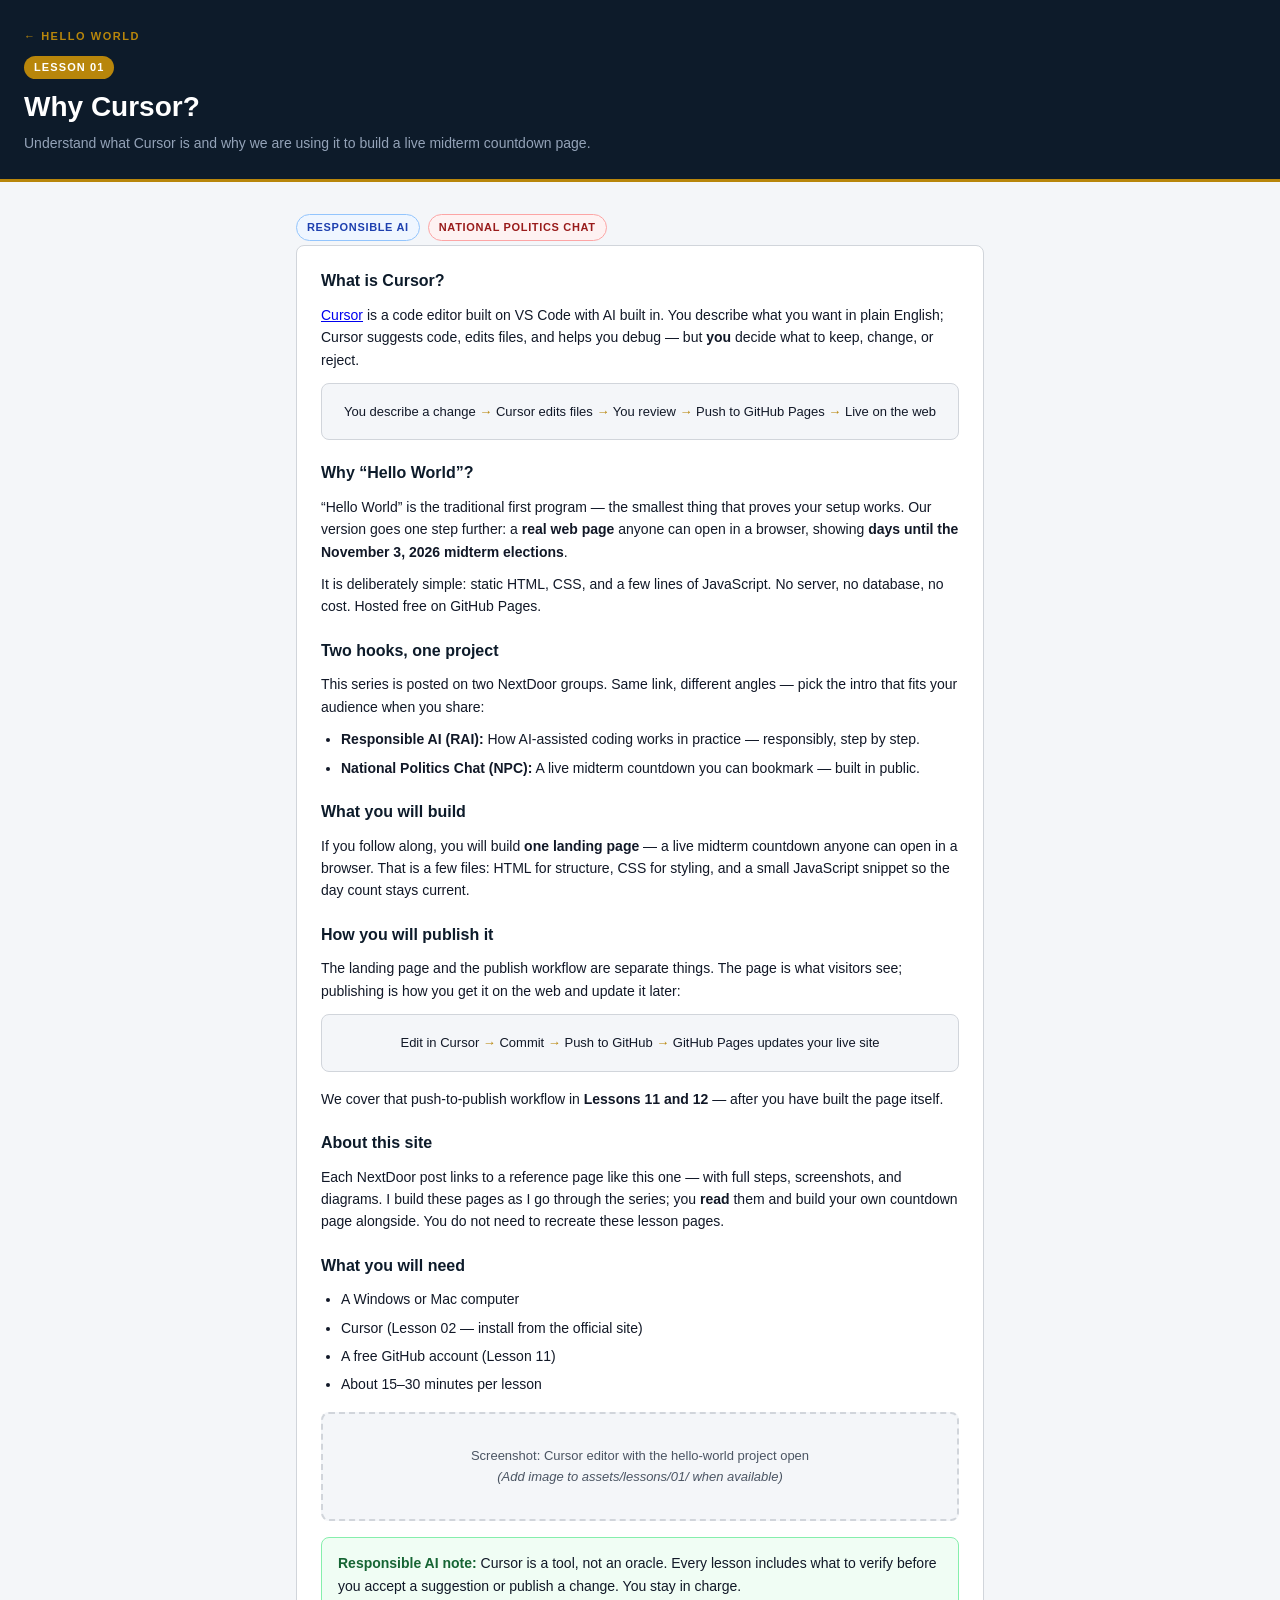
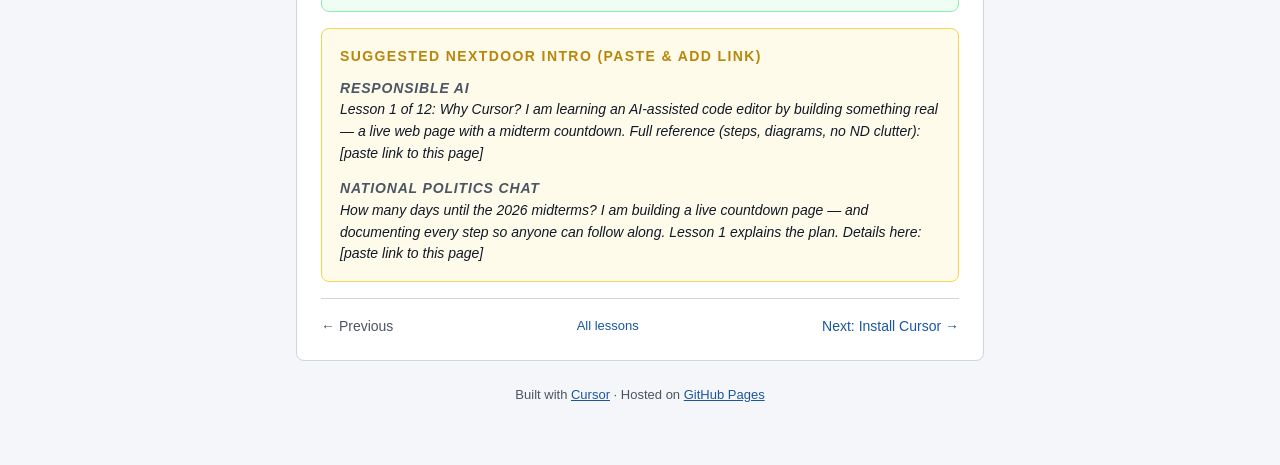
==== lessons/01-why-cursor.html @ e8b984cc "Clarify what readers build vs how they publish on Lesson 01. Co-authored-by: Cursor <cursoragent@cur" ====
<!DOCTYPE html>
<!-- -------------------------------------------------------------
 Page Name: 01-why-cursor.html
 Purpose:    Lesson 01 reference — Why Cursor?
 Series:     Use Cursor to Say Hello World
 URL:        https://nbk5876.github.io/hello-world/lessons/01-why-cursor.html
 Created:    5/29/2026
-------------------------------------------------------------- -->
<html lang="en">
<head>
  <meta charset="UTF-8">
  <meta name="viewport" content="width=device-width, initial-scale=1.0">
  <title>Lesson 01 — Why Cursor? · Hello World</title>
  <meta name="description" content="Lesson 1: What Cursor is, why Hello World is a good first project, and how this series works for Responsible AI and National Politics Chat on NextDoor.">
  <link rel="stylesheet" href="../css/style.css">
  <link rel="stylesheet" href="../css/lesson.css">
</head>
<body>
  <header class="page-header lesson-header">
    <p class="eyebrow"><a href="../index.html" style="color: var(--gold); text-decoration: none;">← Hello World</a></p>
    <p class="lesson-num">Lesson 01</p>
    <h1>Why Cursor?</h1>
    <p class="lesson-goal">Understand what Cursor is and why we are using it to build a live midterm countdown page.</p>
  </header>

  <main class="container">
    <div class="audience-tags" aria-label="NextDoor groups">
      <span class="audience-tag rai">Responsible AI</span>
      <span class="audience-tag npc">National Politics Chat</span>
    </div>

    <article class="card lesson-body">
      <h2>What is Cursor?</h2>
      <p>
        <a href="https://cursor.com" target="_blank" rel="noopener">Cursor</a> is a code editor built on VS Code
        with AI built in. You describe what you want in plain English; Cursor suggests code, edits files,
        and helps you debug — but <strong>you</strong> decide what to keep, change, or reject.
      </p>

      <div class="flow-diagram" role="img" aria-label="You describe a change, Cursor edits files, you review, then publish to GitHub Pages">
        You describe a change
        <span class="arrow">→</span> Cursor edits files
        <span class="arrow">→</span> You review
        <span class="arrow">→</span> Push to GitHub Pages
        <span class="arrow">→</span> Live on the web
      </div>

      <h2>Why “Hello World”?</h2>
      <p>
        “Hello World” is the traditional first program — the smallest thing that proves your setup works.
        Our version goes one step further: a <strong>real web page</strong> anyone can open in a browser,
        showing <strong>days until the November 3, 2026 midterm elections</strong>.
      </p>
      <p>
        It is deliberately simple: static HTML, CSS, and a few lines of JavaScript.
        No server, no database, no cost. Hosted free on GitHub Pages.
      </p>

      <h2>Two hooks, one project</h2>
      <p>
        This series is posted on two NextDoor groups. Same link, different angles — pick the intro
        that fits your audience when you share:
      </p>
      <ul>
        <li><strong>Responsible AI (RAI):</strong> How AI-assisted coding works in practice — responsibly, step by step.</li>
        <li><strong>National Politics Chat (NPC):</strong> A live midterm countdown you can bookmark — built in public.</li>
      </ul>

      <h2>What you will build</h2>
      <p>
        If you follow along, you will build <strong>one landing page</strong> — a live midterm countdown
        anyone can open in a browser. That is a few files: HTML for structure, CSS for styling, and a
        small JavaScript snippet so the day count stays current.
      </p>

      <h2>How you will publish it</h2>
      <p>
        The landing page and the publish workflow are separate things. The page is what visitors see;
        publishing is how you get it on the web and update it later:
      </p>
      <div class="flow-diagram" role="img" aria-label="Edit in Cursor, commit, push to GitHub, GitHub Pages updates the live site">
        Edit in Cursor
        <span class="arrow">→</span> Commit
        <span class="arrow">→</span> Push to GitHub
        <span class="arrow">→</span> GitHub Pages updates your live site
      </div>
      <p>
        We cover that push-to-publish workflow in <strong>Lessons 11 and 12</strong> — after you have
        built the page itself.
      </p>

      <h2>About this site</h2>
      <p>
        Each NextDoor post links to a reference page like this one — with full steps, screenshots,
        and diagrams. I build these pages as I go through the series; you <strong>read</strong> them
        and build your own countdown page alongside. You do not need to recreate these lesson pages.
      </p>

      <h2>What you will need</h2>
      <ul>
        <li>A Windows or Mac computer</li>
        <li>Cursor (Lesson 02 — install from the official site)</li>
        <li>A free GitHub account (Lesson 11)</li>
        <li>About 15–30 minutes per lesson</li>
      </ul>

      <div class="figure placeholder">
        Screenshot: Cursor editor with the hello-world project open<br>
        <em>(Add image to assets/lessons/01/ when available)</em>
      </div>

      <div class="responsible-note">
        <strong>Responsible AI note:</strong> Cursor is a tool, not an oracle. Every lesson includes
        what to verify before you accept a suggestion or publish a change. You stay in charge.
      </div>

      <div class="nd-box">
        <p class="nd-box-title">Suggested NextDoor intro (paste &amp; add link)</p>

        <div class="nd-variant">
          <p class="nd-variant-label">Responsible AI</p>
          <p>
            Lesson 1 of 12: Why Cursor? I am learning an AI-assisted code editor by building something
            real — a live web page with a midterm countdown. Full reference (steps, diagrams, no ND clutter):
            [paste link to this page]
          </p>
        </div>

        <div class="nd-variant">
          <p class="nd-variant-label">National Politics Chat</p>
          <p>
            How many days until the 2026 midterms? I am building a live countdown page — and documenting
            every step so anyone can follow along. Lesson 1 explains the plan. Details here:
            [paste link to this page]
          </p>
        </div>
      </div>

      <nav class="lesson-nav" aria-label="Lesson navigation">
        <span class="disabled">← Previous</span>
        <a class="home-link" href="../index.html">All lessons</a>
        <a href="02-install-cursor.html">Next: Install Cursor →</a>
      </nav>
    </article>

    <footer class="site-footer">
      <p>Built with <a href="https://cursor.com" target="_blank" rel="noopener">Cursor</a> · Hosted on <a href="https://pages.github.com/" target="_blank" rel="noopener">GitHub Pages</a></p>
    </footer>
  </main>
</body>
</html>
---- css/style.css ----
:root {
  --navy:   #0d1b2a;
  --blue:   #1a56a0;
  --gold:   #b8860b;
  --bg:     #f4f6f9;
  --paper:  #ffffff;
  --ink:    #111827;
  --muted:  #4b5563;
  --rule:   #d1d5db;
  --radius: 8px;
}

* {
  box-sizing: border-box;
  margin: 0;
  padding: 0;
}

body {
  font-family: Arial, Helvetica, sans-serif;
  background: var(--bg);
  color: var(--ink);
  min-height: 100vh;
  font-size: 15px;
  line-height: 1.6;
}

.page-header {
  background: var(--navy);
  color: #fff;
  padding: 28px 24px 24px;
  border-bottom: 3px solid var(--gold);
}

.eyebrow {
  font-size: 11px;
  font-weight: 700;
  letter-spacing: 0.14em;
  text-transform: uppercase;
  color: var(--gold);
  margin-bottom: 8px;
}

.page-header h1 {
  font-size: 2rem;
  font-weight: 800;
  line-height: 1.2;
  margin-bottom: 8px;
}

.page-header .sub {
  font-size: 13px;
  color: #94a3b8;
}

.container {
  max-width: 720px;
  margin: 0 auto;
  padding: 32px 16px 60px;
}

.card {
  background: var(--paper);
  border: 1px solid var(--rule);
  border-radius: var(--radius);
  padding: 22px 24px;
  margin-bottom: 16px;
}

.card-title {
  font-size: 11px;
  font-weight: 700;
  letter-spacing: 0.12em;
  text-transform: uppercase;
  color: var(--muted);
  margin-bottom: 12px;
}

.countdown-card {
  text-align: center;
  padding: 32px 24px;
}

.countdown-number {
  font-size: 4.5rem;
  font-weight: 800;
  line-height: 1;
  color: var(--blue);
  margin: 8px 0 12px;
}

.countdown-label {
  font-size: 15px;
  color: var(--ink);
  margin-bottom: 16px;
}

.countdown-note {
  font-size: 13px;
  color: var(--muted);
  border-top: 1px solid var(--rule);
  padding-top: 16px;
  margin-top: 8px;
}

.series-intro {
  margin-bottom: 16px;
  font-size: 14px;
}

.post-list {
  list-style: none;
  display: flex;
  flex-direction: column;
  gap: 8px;
  margin-bottom: 16px;
}

.post-list li {
  display: flex;
  align-items: baseline;
  gap: 10px;
  font-size: 14px;
  padding: 8px 10px;
  border-radius: 6px;
  background: var(--bg);
}

.post-num {
  flex-shrink: 0;
  font-size: 11px;
  font-weight: 700;
  letter-spacing: 0.06em;
  color: var(--gold);
  min-width: 1.5rem;
}

.tag {
  font-size: 12px;
  color: var(--muted);
  font-style: normal;
}

.series-note {
  font-size: 13px;
  color: var(--muted);
  font-style: italic;
}

.site-footer {
  text-align: center;
  font-size: 13px;
  color: var(--muted);
  padding-top: 8px;
}

.site-footer a {
  color: var(--blue);
}

@media (max-width: 480px) {
  .countdown-number {
    font-size: 3.5rem;
  }

  .page-header h1 {
    font-size: 1.6rem;
  }
}
---- css/lesson.css ----
/* Lesson reference pages — extends style.css */

.lesson-header .lesson-num {
  display: inline-block;
  background: var(--gold);
  color: #fff;
  font-size: 11px;
  font-weight: 700;
  letter-spacing: 0.1em;
  text-transform: uppercase;
  padding: 3px 10px;
  border-radius: 20px;
  margin-bottom: 10px;
}

.lesson-header h1 {
  font-size: 1.75rem;
  font-weight: 800;
  line-height: 1.25;
  margin-bottom: 8px;
}

.lesson-header .lesson-goal {
  font-size: 14px;
  color: #94a3b8;
}

.lesson-body h2 {
  font-size: 1rem;
  font-weight: 700;
  margin: 20px 0 10px;
  color: var(--navy);
}

.lesson-body h2:first-child {
  margin-top: 0;
}

.lesson-body p,
.lesson-body li {
  font-size: 14px;
  margin-bottom: 10px;
}

.lesson-body ul,
.lesson-body ol {
  margin: 0 0 12px 1.25rem;
}

.lesson-body li {
  margin-bottom: 6px;
}

.audience-tags {
  display: flex;
  flex-wrap: wrap;
  gap: 8px;
  margin-bottom: 4px;
}

.audience-tag {
  font-size: 11px;
  font-weight: 700;
  letter-spacing: 0.06em;
  text-transform: uppercase;
  padding: 4px 10px;
  border-radius: 20px;
  border: 1px solid var(--rule);
  background: var(--bg);
  color: var(--muted);
}

.audience-tag.rai {
  border-color: #93c5fd;
  background: #eff6ff;
  color: #1e40af;
}

.audience-tag.npc {
  border-color: #fca5a5;
  background: #fef2f2;
  color: #991b1b;
}

.flow-diagram {
  background: var(--bg);
  border: 1px solid var(--rule);
  border-radius: var(--radius);
  padding: 16px 20px;
  margin: 12px 0 16px;
  font-size: 13px;
  line-height: 1.8;
  text-align: center;
}

.flow-diagram .arrow {
  color: var(--gold);
  font-weight: 700;
}

.figure {
  margin: 16px 0;
}

.figure img {
  display: block;
  max-width: 100%;
  height: auto;
  border: 1px solid var(--rule);
  border-radius: var(--radius);
}

.figure figcaption {
  font-size: 12px;
  color: var(--muted);
  margin-top: 6px;
  text-align: center;
}

.figure.placeholder {
  background: var(--bg);
  border: 2px dashed var(--rule);
  border-radius: var(--radius);
  padding: 32px 20px;
  text-align: center;
  color: var(--muted);
  font-size: 13px;
}

.nd-box {
  background: #fffbeb;
  border: 1px solid #fcd34d;
  border-radius: var(--radius);
  padding: 16px 18px;
  margin: 16px 0;
}

.nd-box-title {
  font-size: 11px;
  font-weight: 700;
  letter-spacing: 0.1em;
  text-transform: uppercase;
  color: var(--gold);
  margin-bottom: 10px;
}

.nd-variant {
  margin-bottom: 14px;
}

.nd-variant:last-child {
  margin-bottom: 0;
}

.nd-variant-label {
  font-size: 11px;
  font-weight: 700;
  text-transform: uppercase;
  letter-spacing: 0.06em;
  color: var(--muted);
  margin-bottom: 4px;
}

.nd-variant p {
  font-size: 14px;
  font-style: italic;
  margin-bottom: 0;
  line-height: 1.55;
}

.responsible-note {
  background: #f0fdf4;
  border: 1px solid #86efac;
  border-radius: var(--radius);
  padding: 14px 16px;
  font-size: 14px;
  margin: 16px 0;
}

.responsible-note strong {
  color: var(--green, #166534);
}

.lesson-nav {
  display: flex;
  justify-content: space-between;
  align-items: center;
  gap: 12px;
  margin-top: 8px;
  padding-top: 16px;
  border-top: 1px solid var(--rule);
  font-size: 14px;
}

.lesson-nav a {
  color: var(--blue);
  text-decoration: none;
}

.lesson-nav a:hover {
  text-decoration: underline;
}

.lesson-nav .disabled {
  color: var(--muted);
  pointer-events: none;
}

.lesson-nav .home-link {
  font-size: 13px;
}

.post-list a {
  color: var(--ink);
  text-decoration: none;
  flex: 1;
}

.post-list a:hover {
  color: var(--blue);
  text-decoration: underline;
}

.post-list li.is-live {
  border-left: 3px solid var(--gold);
}

.post-list li.coming-soon {
  color: var(--muted);
}
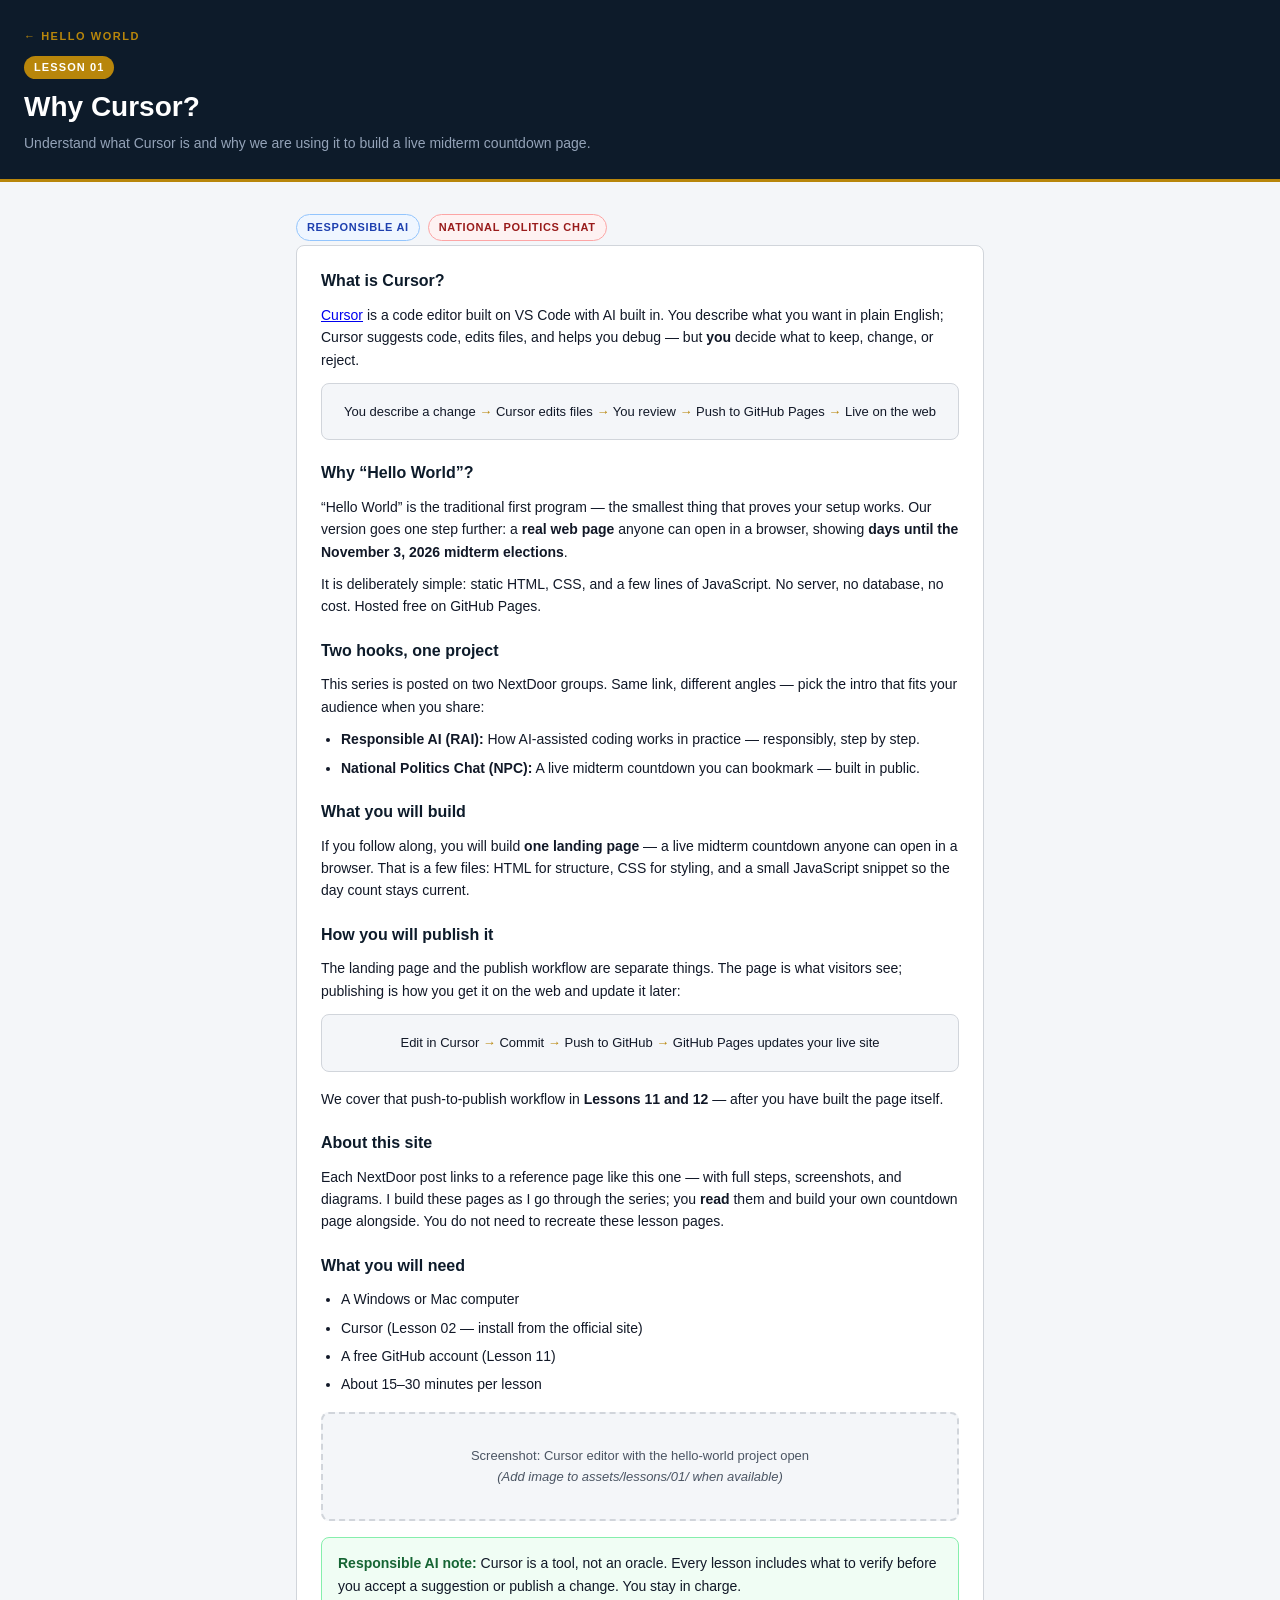
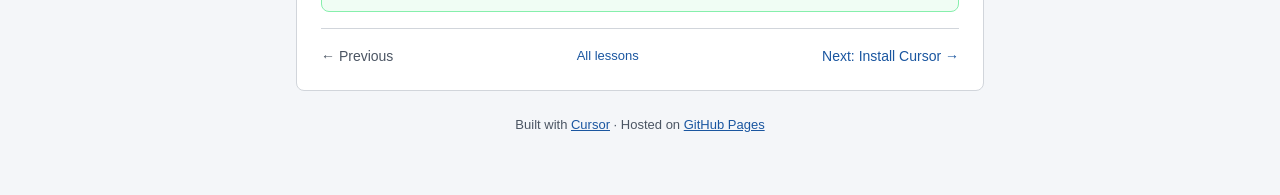
==== commit 8516f025: "Remove NextDoor intro box from Lesson 01; keep drafts local only. Co-authored-by: Cursor <cursoragen" ====
--- a/lessons/01-why-cursor.html
+++ b/lessons/01-why-cursor.html
@@ -114,28 +114,6 @@
         what to verify before you accept a suggestion or publish a change. You stay in charge.
       </div>
 
-      <div class="nd-box">
-        <p class="nd-box-title">Suggested NextDoor intro (paste &amp; add link)</p>
-
-        <div class="nd-variant">
-          <p class="nd-variant-label">Responsible AI</p>
-          <p>
-            Lesson 1 of 12: Why Cursor? I am learning an AI-assisted code editor by building something
-            real — a live web page with a midterm countdown. Full reference (steps, diagrams, no ND clutter):
-            [paste link to this page]
-          </p>
-        </div>
-
-        <div class="nd-variant">
-          <p class="nd-variant-label">National Politics Chat</p>
-          <p>
-            How many days until the 2026 midterms? I am building a live countdown page — and documenting
-            every step so anyone can follow along. Lesson 1 explains the plan. Details here:
-            [paste link to this page]
-          </p>
-        </div>
-      </div>
-
       <nav class="lesson-nav" aria-label="Lesson navigation">
         <span class="disabled">← Previous</span>
         <a class="home-link" href="../index.html">All lessons</a>
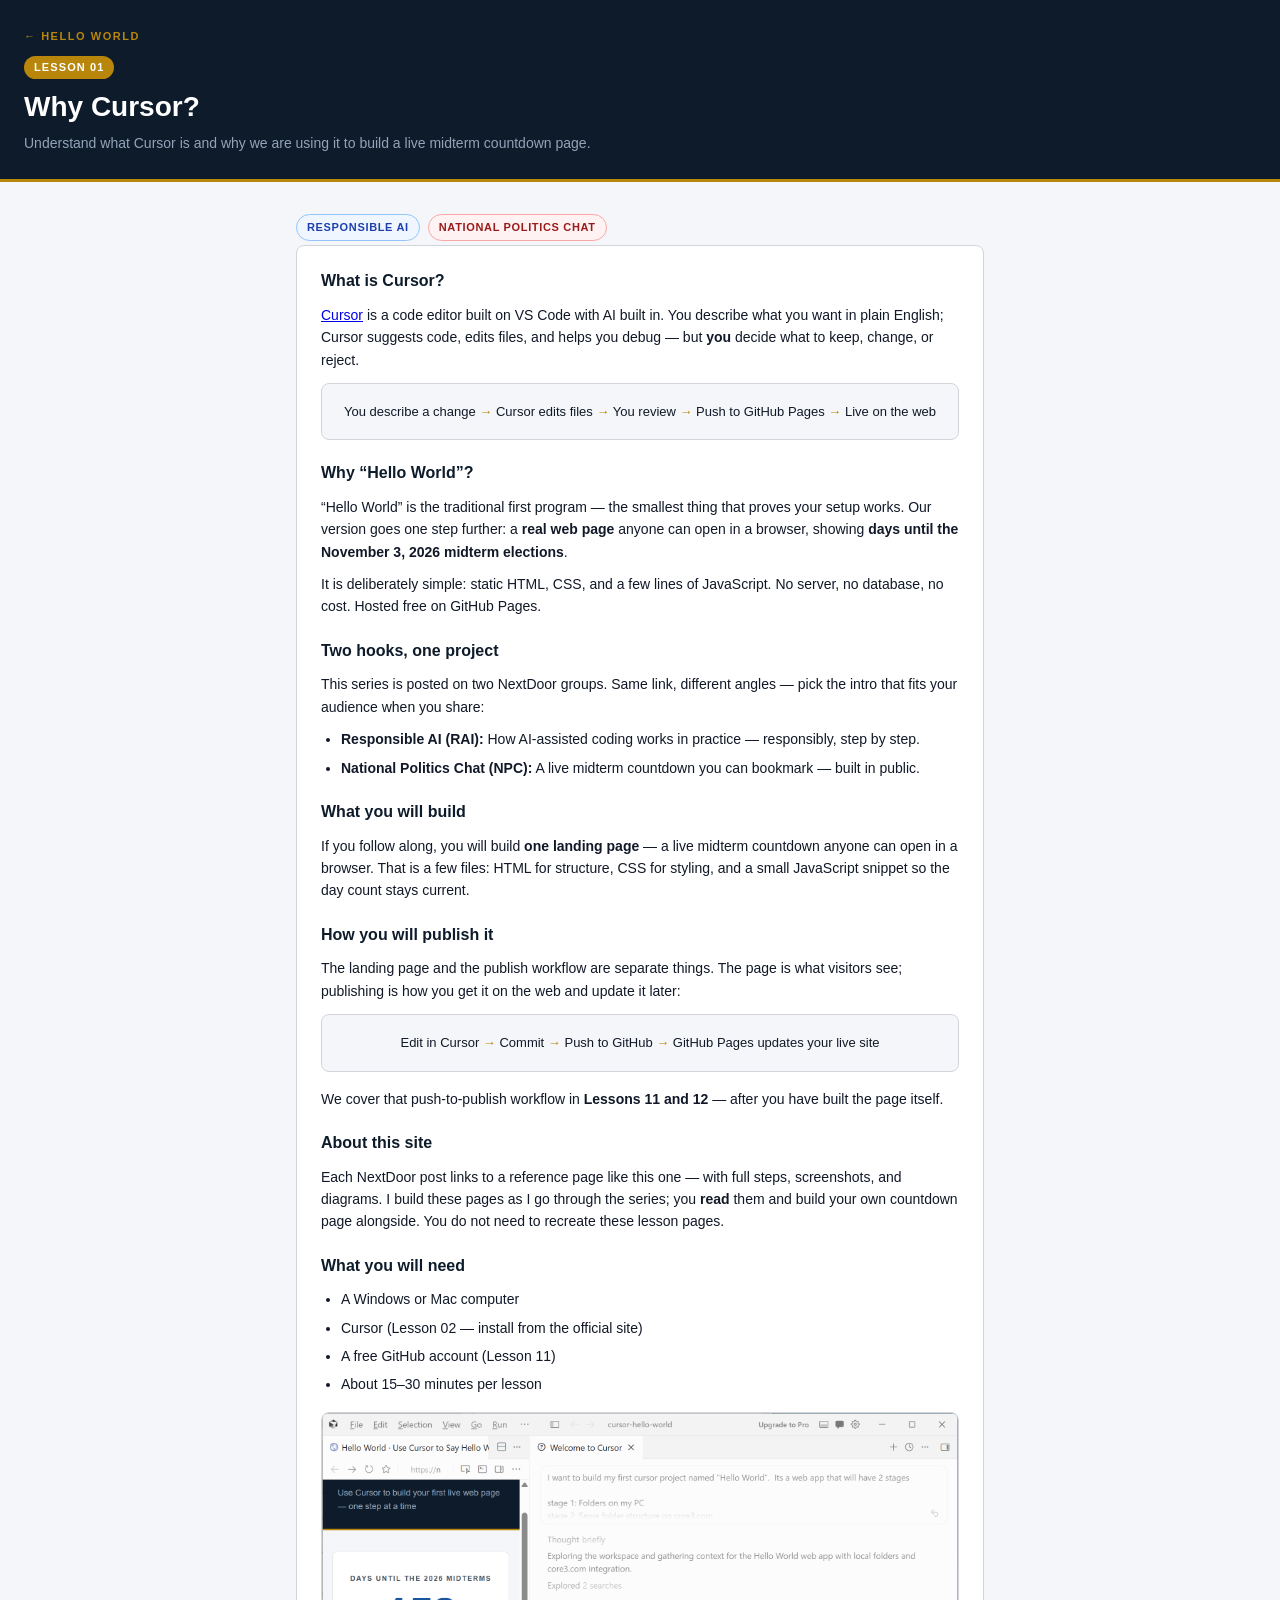
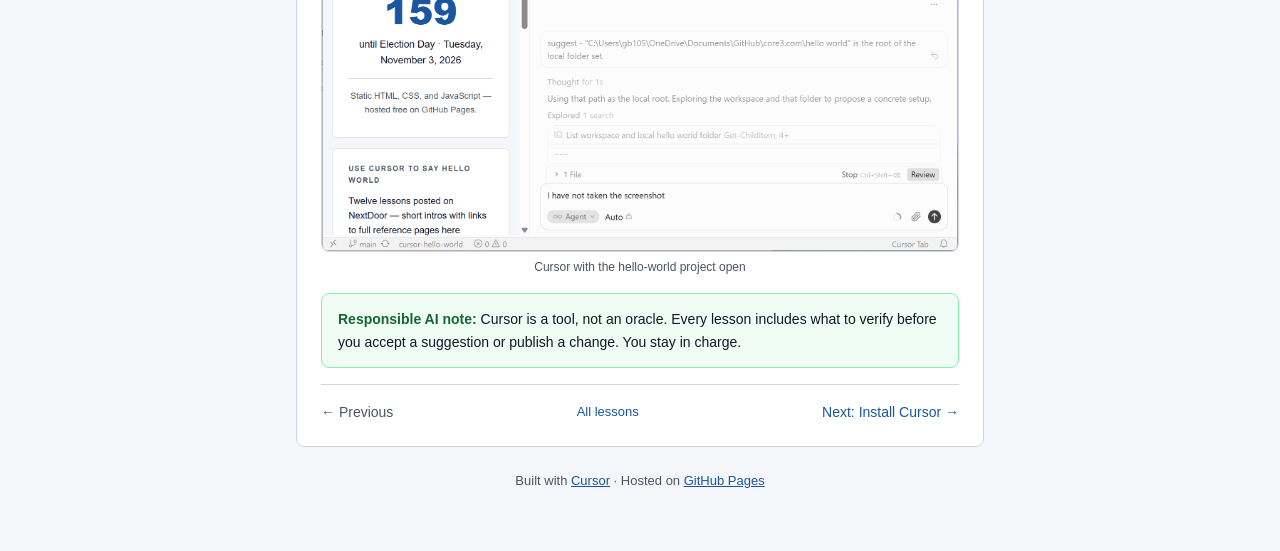
==== commit 84e4a42f: "Add Cursor project screenshot to Lesson 01. Co-authored-by: Cursor <cursoragent@cursor.com>" ====
--- a/lessons/01-why-cursor.html
+++ b/lessons/01-why-cursor.html
@@ -11,6 +11,14 @@
   <meta charset="UTF-8">
   <meta name="viewport" content="width=device-width, initial-scale=1.0">
   <title>Lesson 01 — Why Cursor? · Hello World</title>
+  <!-- Google Analytics -->
+  <script async src="https://www.googletagmanager.com/gtag/js?id=G-291QNWCB1H"></script>
+  <script>
+    window.dataLayer = window.dataLayer || [];
+    function gtag(){dataLayer.push(arguments);}
+    gtag('js', new Date());
+    gtag('config', 'G-291QNWCB1H');
+  </script>
   <meta name="description" content="Lesson 1: What Cursor is, why Hello World is a good first project, and how this series works for Responsible AI and National Politics Chat on NextDoor.">
   <link rel="stylesheet" href="../css/style.css">
   <link rel="stylesheet" href="../css/lesson.css">
@@ -104,10 +112,11 @@
         <li>About 15–30 minutes per lesson</li>
       </ul>
 
-      <div class="figure placeholder">
-        Screenshot: Cursor editor with the hello-world project open<br>
-        <em>(Add image to assets/lessons/01/ when available)</em>
-      </div>
+      <figure class="figure">
+        <img src="../assets/lessons/01/hello-world-project-open.png"
+             alt="Cursor editor with the hello-world project open in the file explorer and chat panel">
+        <figcaption>Cursor with the hello-world project open</figcaption>
+      </figure>
 
       <div class="responsible-note">
         <strong>Responsible AI note:</strong> Cursor is a tool, not an oracle. Every lesson includes
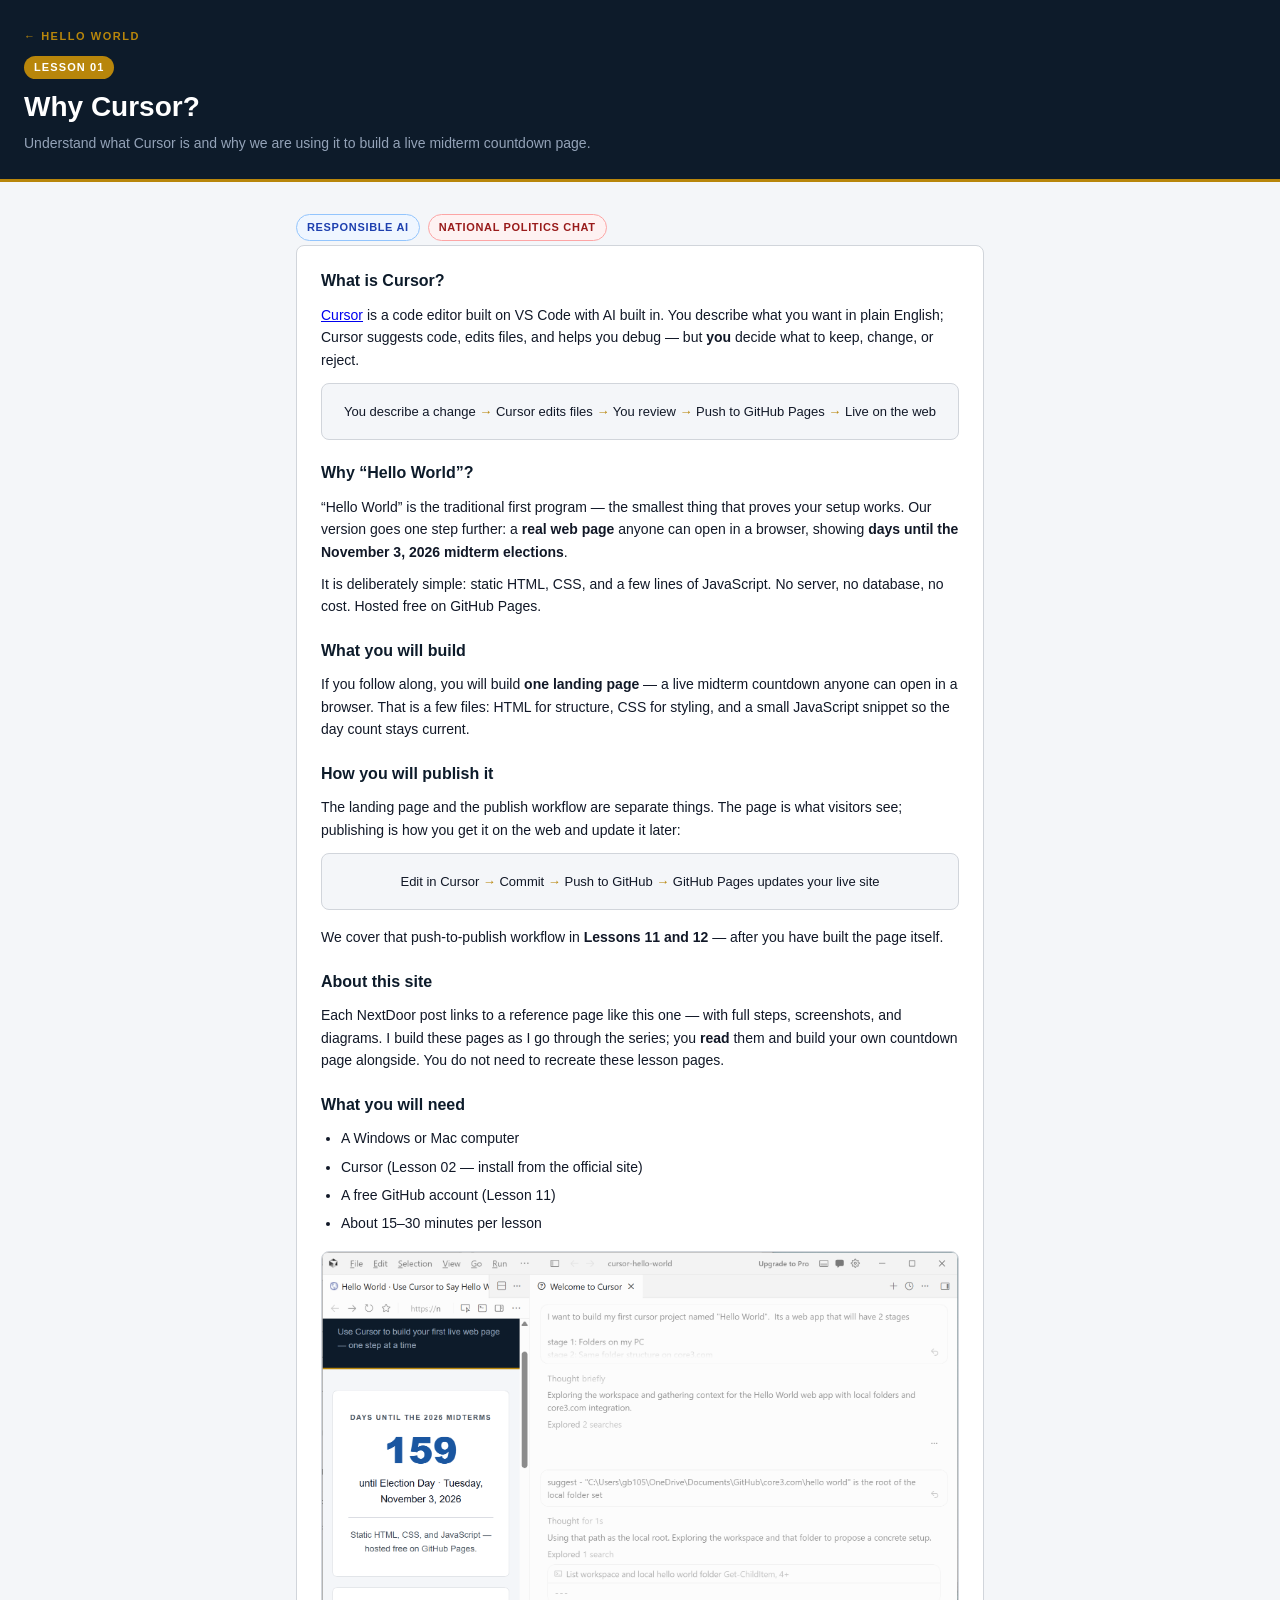
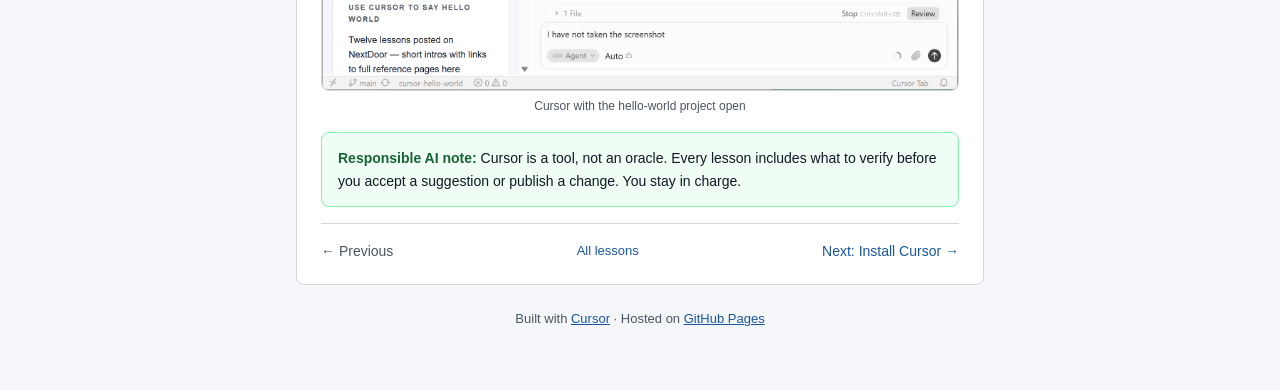
==== commit f7616114: "Remove Two hooks section from Lesson 01. Co-authored-by: Cursor <cursoragent@cursor.com>" ====
--- a/lessons/01-why-cursor.html
+++ b/lessons/01-why-cursor.html
@@ -64,16 +64,6 @@
         No server, no database, no cost. Hosted free on GitHub Pages.
       </p>
 
-      <h2>Two hooks, one project</h2>
-      <p>
-        This series is posted on two NextDoor groups. Same link, different angles — pick the intro
-        that fits your audience when you share:
-      </p>
-      <ul>
-        <li><strong>Responsible AI (RAI):</strong> How AI-assisted coding works in practice — responsibly, step by step.</li>
-        <li><strong>National Politics Chat (NPC):</strong> A live midterm countdown you can bookmark — built in public.</li>
-      </ul>
-
       <h2>What you will build</h2>
       <p>
         If you follow along, you will build <strong>one landing page</strong> — a live midterm countdown
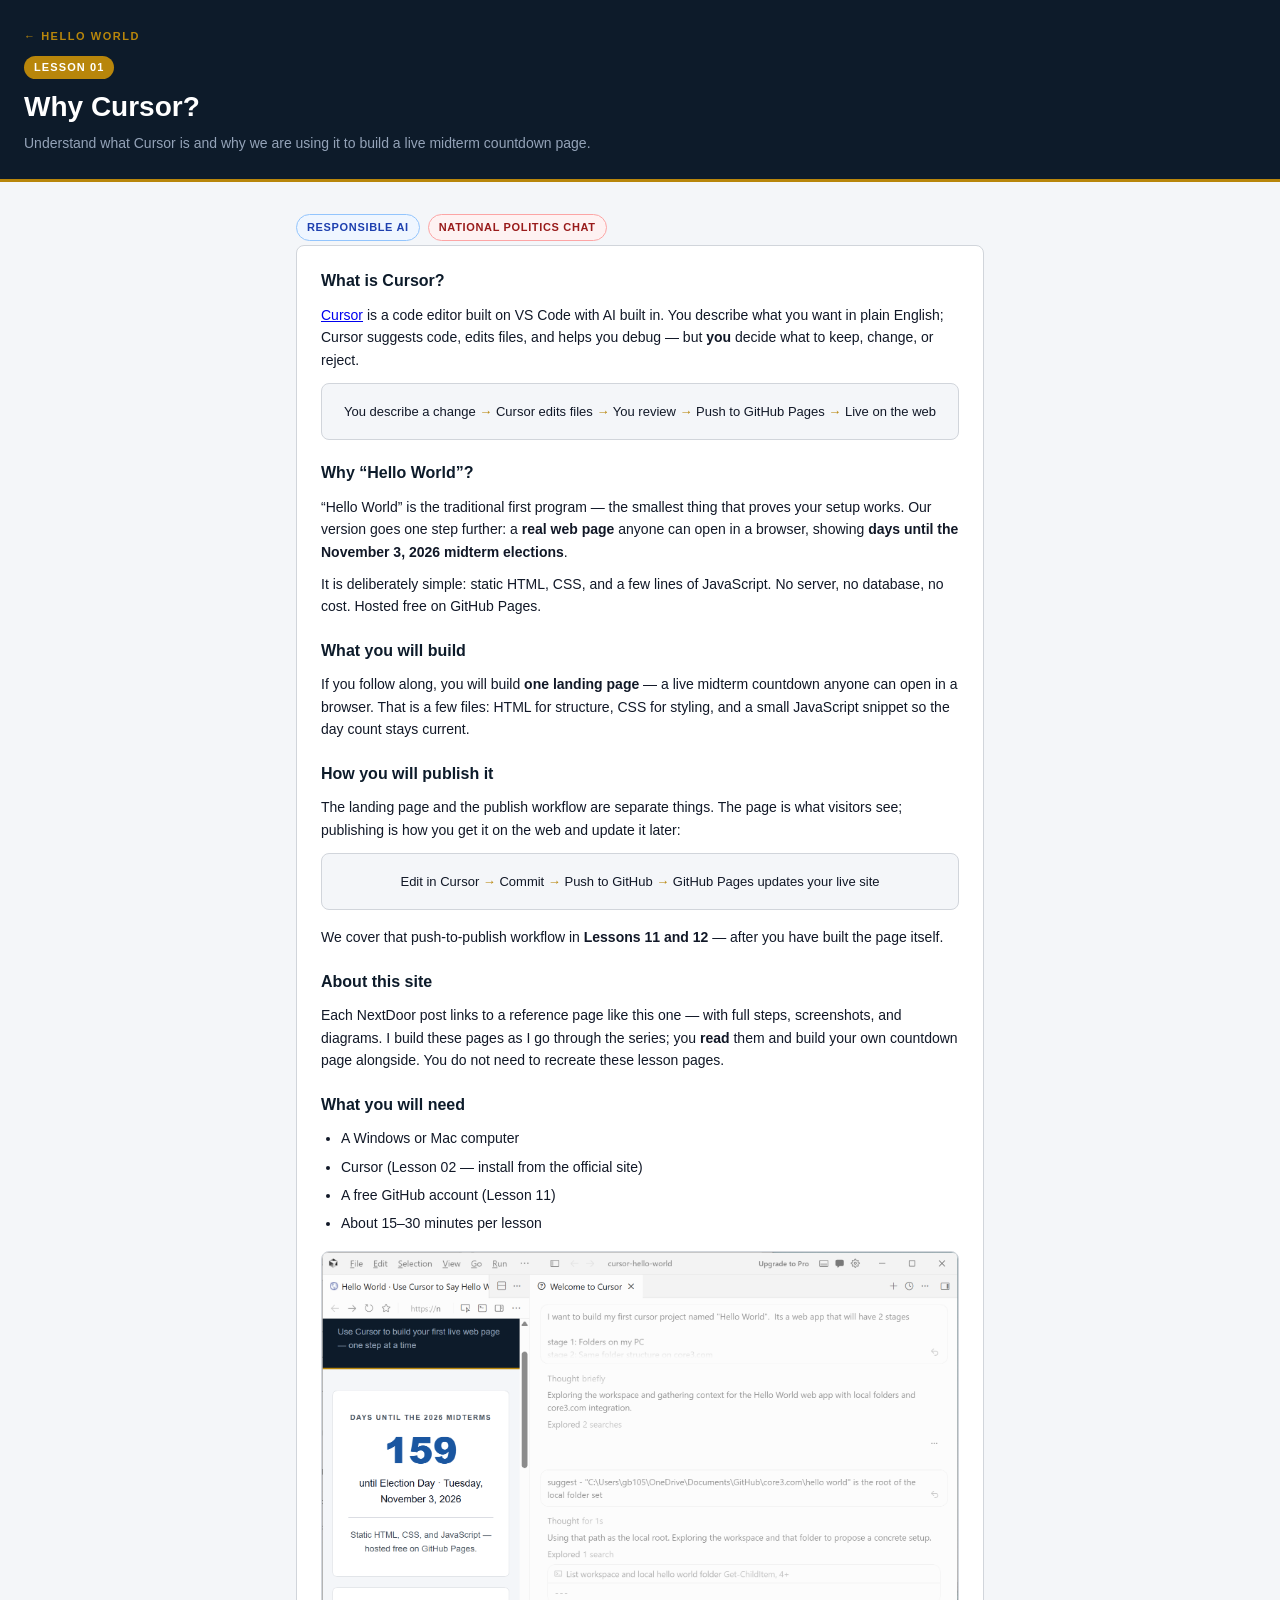
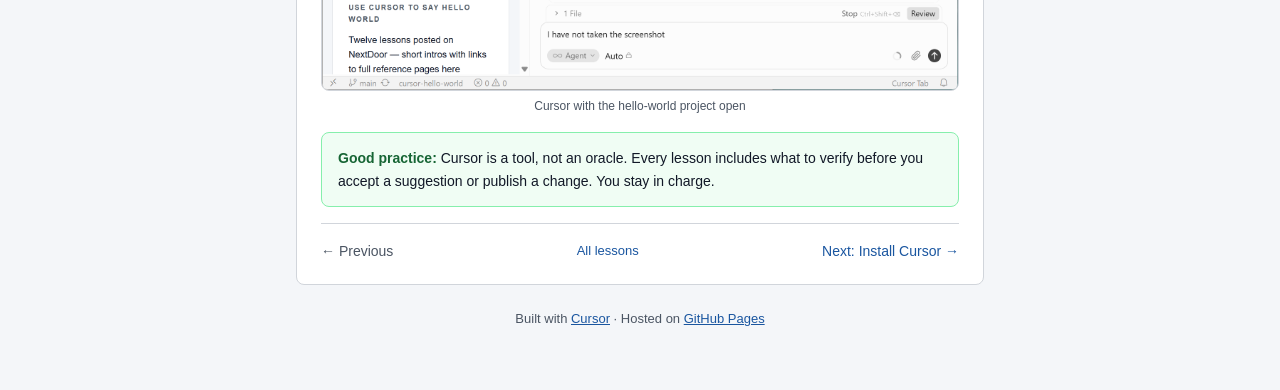
==== commit 5baa73b0: "Rename Responsible AI note to Good practice for all readers. Co-authored-by: Cursor <cursoragent@cur" ====
--- a/lessons/01-why-cursor.html
+++ b/lessons/01-why-cursor.html
@@ -108,8 +108,8 @@
         <figcaption>Cursor with the hello-world project open</figcaption>
       </figure>
 
-      <div class="responsible-note">
-        <strong>Responsible AI note:</strong> Cursor is a tool, not an oracle. Every lesson includes
+      <div class="practice-note">
+        <strong>Good practice:</strong> Cursor is a tool, not an oracle. Every lesson includes
         what to verify before you accept a suggestion or publish a change. You stay in charge.
       </div>
 
--- a/css/lesson.css
+++ b/css/lesson.css
@@ -168,7 +168,7 @@
   line-height: 1.55;
 }
 
-.responsible-note {
+.practice-note {
   background: #f0fdf4;
   border: 1px solid #86efac;
   border-radius: var(--radius);
@@ -177,7 +177,7 @@
   margin: 16px 0;
 }
 
-.responsible-note strong {
+.practice-note strong {
   color: var(--green, #166534);
 }
 
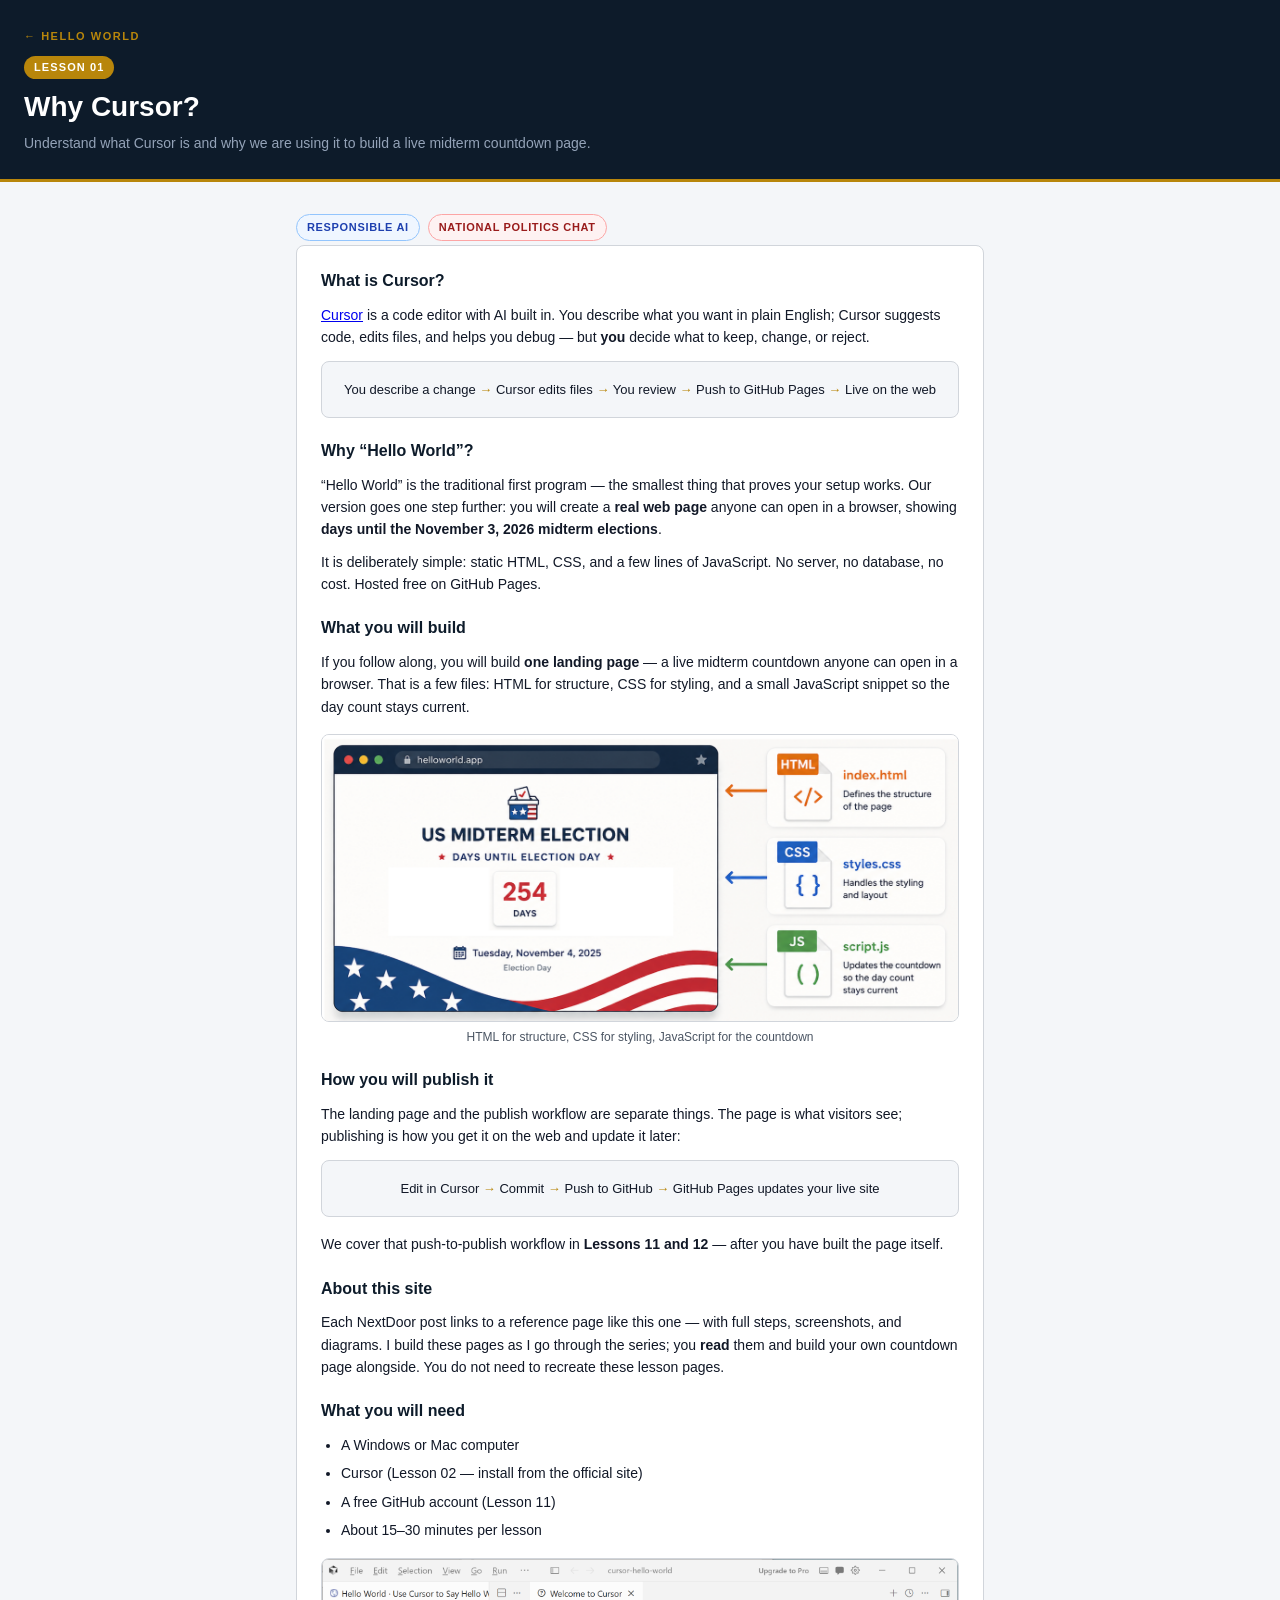
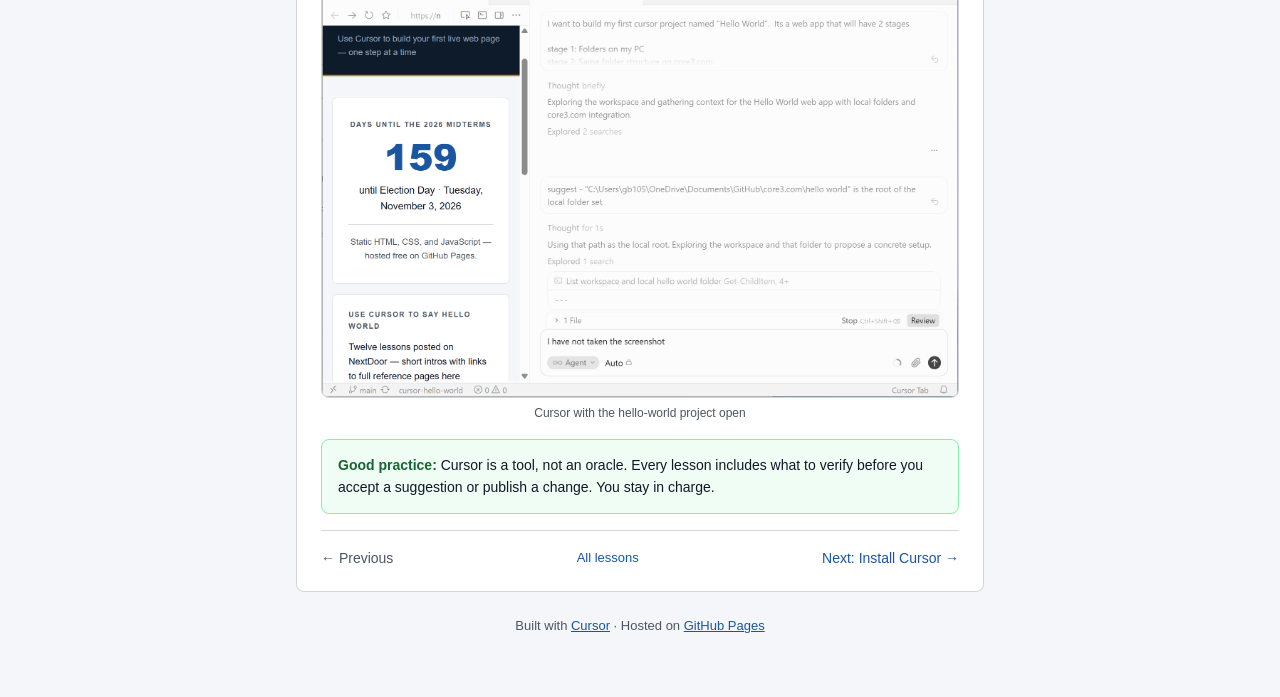
==== commit f064e796: "Update Lesson 01 copy and add HTML/CSS/JS diagram. Clarify Cursor description and reader-built page " ====
--- a/lessons/01-why-cursor.html
+++ b/lessons/01-why-cursor.html
@@ -20,6 +20,11 @@
     gtag('config', 'G-291QNWCB1H');
   </script>
   <meta name="description" content="Lesson 1: What Cursor is, why Hello World is a good first project, and how this series works for Responsible AI and National Politics Chat on NextDoor.">
+  <link rel="icon" href="../favicon/favicon.ico" sizes="any">
+  <link rel="icon" href="../favicon/favicon.svg" type="image/svg+xml">
+  <link rel="icon" type="image/png" href="../favicon/favicon-96x96.png" sizes="96x96">
+  <link rel="apple-touch-icon" href="../favicon/apple-touch-icon.png">
+  <link rel="manifest" href="../favicon/site.webmanifest">
   <link rel="stylesheet" href="../css/style.css">
   <link rel="stylesheet" href="../css/lesson.css">
 </head>
@@ -40,8 +45,7 @@
     <article class="card lesson-body">
       <h2>What is Cursor?</h2>
       <p>
-        <a href="https://cursor.com" target="_blank" rel="noopener">Cursor</a> is a code editor built on VS Code
-        with AI built in. You describe what you want in plain English; Cursor suggests code, edits files,
+        <a href="https://cursor.com" target="_blank" rel="noopener">Cursor</a> is a code editor with AI built in. You describe what you want in plain English; Cursor suggests code, edits files,
         and helps you debug — but <strong>you</strong> decide what to keep, change, or reject.
       </p>
 
@@ -56,7 +60,7 @@
       <h2>Why “Hello World”?</h2>
       <p>
         “Hello World” is the traditional first program — the smallest thing that proves your setup works.
-        Our version goes one step further: a <strong>real web page</strong> anyone can open in a browser,
+        Our version goes one step further: you will create a <strong>real web page</strong> anyone can open in a browser,
         showing <strong>days until the November 3, 2026 midterm elections</strong>.
       </p>
       <p>
@@ -70,6 +74,12 @@
         anyone can open in a browser. That is a few files: HTML for structure, CSS for styling, and a
         small JavaScript snippet so the day count stays current.
       </p>
+
+      <figure class="figure">
+        <img src="../assets/lessons/01/days-til-election.png"
+             alt="Diagram of a midterm countdown page in a browser, with HTML, CSS, and JavaScript files pointing to structure, styling, and the live day count">
+        <figcaption>HTML for structure, CSS for styling, JavaScript for the countdown</figcaption>
+      </figure>
 
       <h2>How you will publish it</h2>
       <p>
--- a/css/lesson.css
+++ b/css/lesson.css
@@ -36,6 +36,33 @@
   margin-top: 0;
 }
 
+.lesson-body h3 {
+  font-size: 0.95rem;
+  font-weight: 700;
+  margin: 16px 0 8px;
+  color: var(--navy);
+}
+
+.lesson-body pre.file-tree {
+  background: var(--bg);
+  border: 1px solid var(--rule);
+  border-radius: var(--radius);
+  padding: 14px 16px;
+  margin: 12px 0 16px;
+  overflow-x: auto;
+}
+
+.lesson-body pre.file-tree code {
+  display: block;
+  font-family: Consolas, "Courier New", monospace;
+  font-size: 13px;
+  line-height: 1.5;
+  background: transparent;
+  border: none;
+  padding: 0;
+  white-space: pre;
+}
+
 .lesson-body p,
 .lesson-body li {
   font-size: 14px;
@@ -49,6 +76,15 @@
 
 .lesson-body li {
   margin-bottom: 6px;
+}
+
+.lesson-body code {
+  font-family: Consolas, "Courier New", monospace;
+  font-size: 13px;
+  background: var(--bg);
+  padding: 2px 6px;
+  border-radius: 4px;
+  border: 1px solid var(--rule);
 }
 
 .audience-tags {
@@ -166,6 +202,29 @@
   font-style: italic;
   margin-bottom: 0;
   line-height: 1.55;
+}
+
+.chat-prompt {
+  background: var(--bg);
+  border-left: 4px solid var(--blue);
+  margin: 12px 0 16px;
+  padding: 14px 16px;
+  font-size: 14px;
+  line-height: 1.55;
+  color: var(--ink);
+}
+
+.approach-note {
+  background: #eff6ff;
+  border: 1px solid #93c5fd;
+  border-radius: var(--radius);
+  padding: 14px 16px;
+  font-size: 14px;
+  margin: 0 0 16px;
+}
+
+.approach-note strong {
+  color: #1e40af;
 }
 
 .practice-note {
